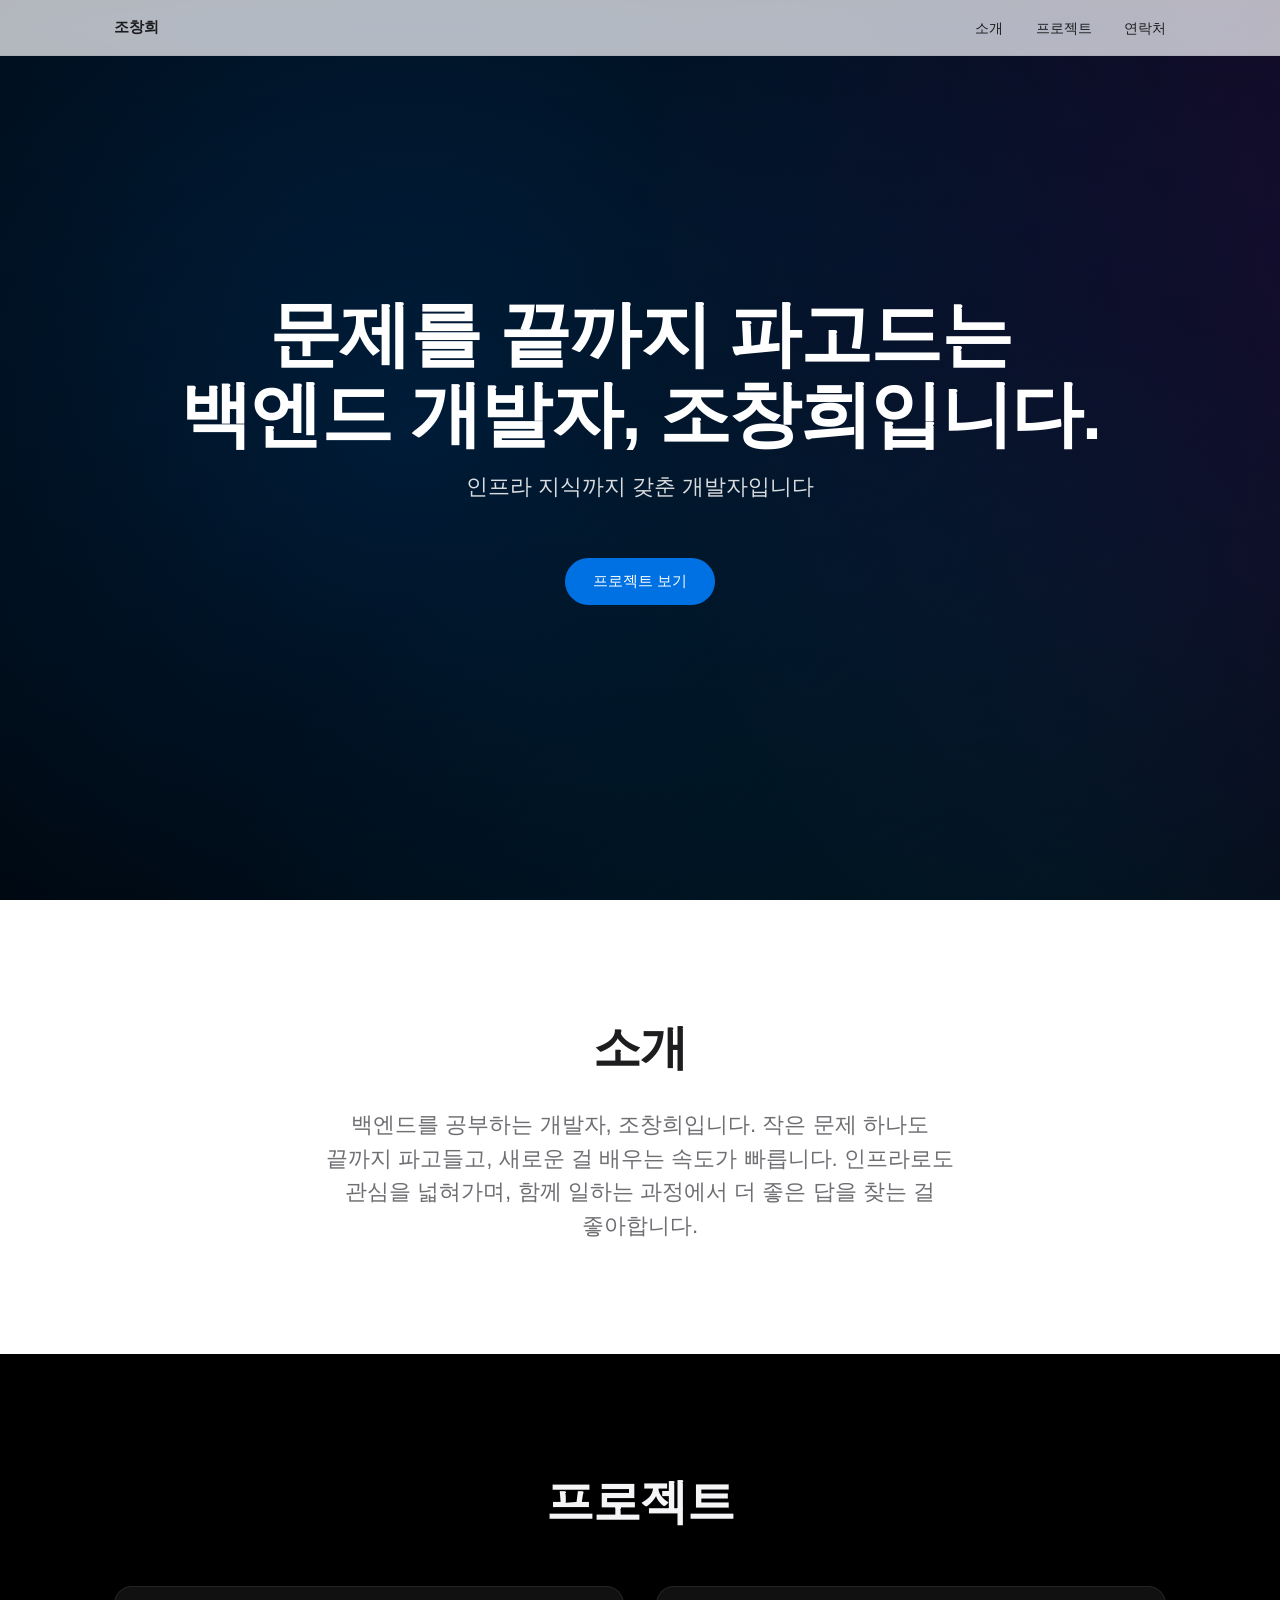
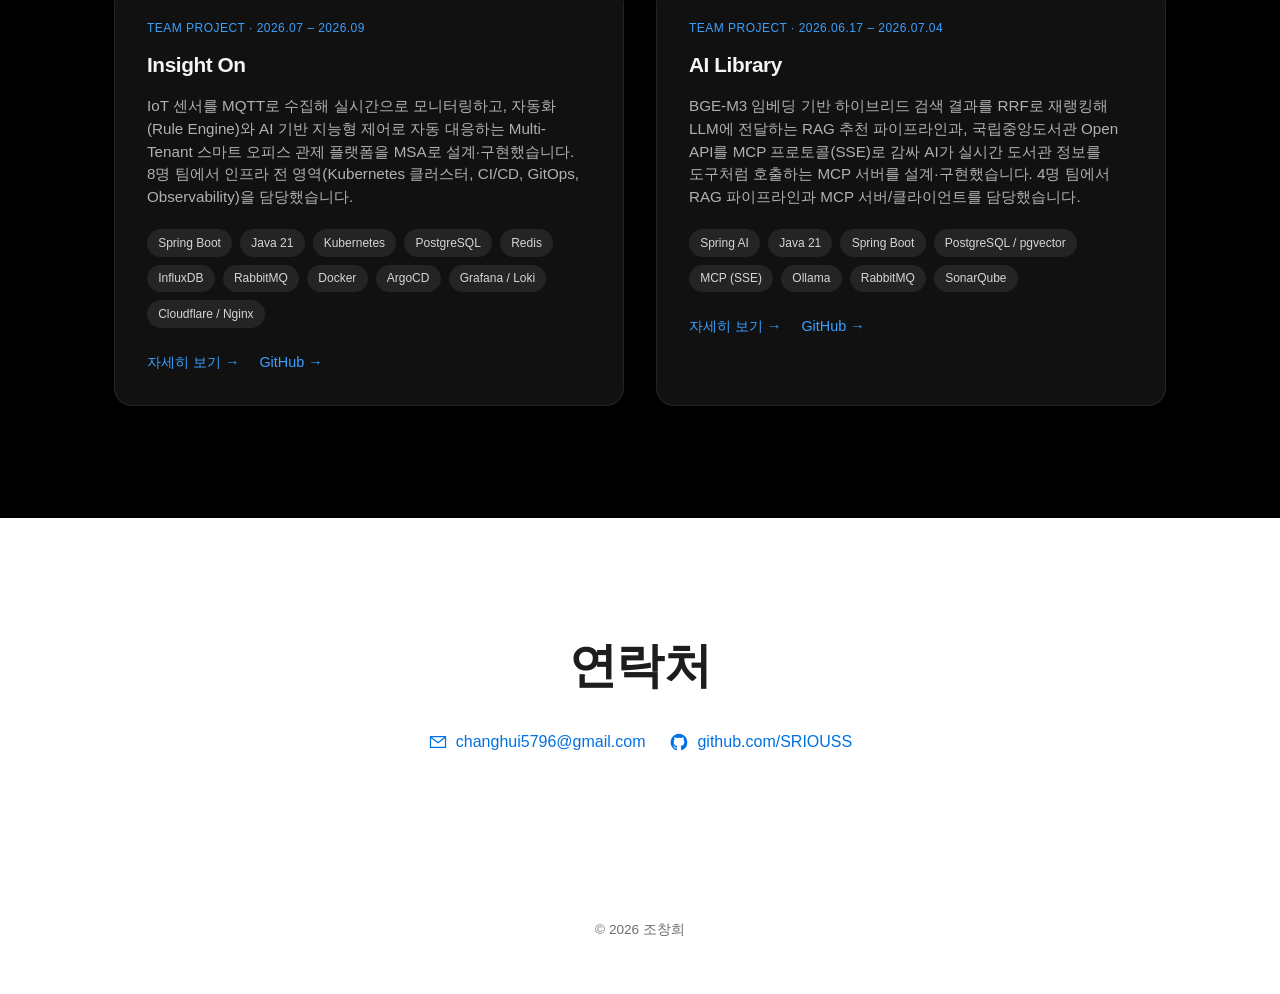
==== index.html @ c53ca008 "feat: portfolio insighton, ai-library" ====
<!DOCTYPE html>
<html lang="ko">
<head>
  <meta charset="UTF-8" />
  <meta name="viewport" content="width=device-width, initial-scale=1.0" />
  <title>조창희 포트폴리오</title>
  <link rel="stylesheet" href="css/style.css" />
</head>
<body>
  <header id="nav">
    <div class="nav-inner">
      <a href="#hero" class="nav-logo">조창희</a>
      <nav>
        <a href="#about">소개</a>
        <a href="#projects">프로젝트</a>
        <a href="#contact">연락처</a>
      </nav>
    </div>
  </header>

  <section id="hero" class="hero">
    <div class="hero-bg"></div>
    <div class="hero-overlay"></div>
    <div class="hero-content reveal">
      <h1>문제를 끝까지 파고드는<br />백엔드 개발자, 조창희입니다.</h1>
      <p class="hero-sub">인프라 지식까지 갖춘 개발자입니다</p>
      <a href="#projects" class="btn">프로젝트 보기</a>
    </div>
  </section>

  <section id="about" class="section">
    <div class="section-inner reveal">
      <h2>소개</h2>
      <p class="lead">백엔드를 공부하는 개발자, 조창희입니다. 작은 문제 하나도 끝까지 파고들고, 새로운 걸 배우는 속도가 빠릅니다. 인프라로도 관심을 넓혀가며, 함께 일하는 과정에서 더 좋은 답을 찾는 걸 좋아합니다.</p>
    </div>
  </section>

  <section id="projects" class="section section-dark">
    <div class="section-inner">
      <h2 class="reveal">프로젝트</h2>
      <div class="project-list">
        <article class="project-card reveal">
          <div class="project-body">
            <span class="project-meta">TEAM PROJECT · 2026.07 – 2026.09</span>
            <h3><a class="project-title-link" href="projects/insight-on.html">Insight On</a></h3>
            <p>IoT 센서를 MQTT로 수집해 실시간으로 모니터링하고, 자동화(Rule Engine)와 AI 기반 지능형 제어로 자동 대응하는 Multi-Tenant 스마트 오피스 관제 플랫폼을 MSA로 설계·구현했습니다. 8명 팀에서 인프라 전 영역(Kubernetes 클러스터, CI/CD, GitOps, Observability)을 담당했습니다.</p>
            <div class="project-stack">
              <span>Spring Boot</span>
              <span>Java 21</span>
              <span>Kubernetes</span>
              <span>PostgreSQL</span>
              <span>Redis</span>
              <span>InfluxDB</span>
              <span>RabbitMQ</span>
              <span>Docker</span>
              <span>ArgoCD</span>
              <span>Grafana / Loki</span>
              <span>Cloudflare / Nginx</span>
            </div>
            <div class="project-link-wrap">
              <a class="project-link" href="projects/insight-on.html">자세히 보기 &rarr;</a>
              <a class="project-link" href="https://github.com/nhnacademy-aiot3-insighton" target="_blank" rel="noopener">GitHub &rarr;</a>
            </div>
          </div>
        </article>

        <article class="project-card reveal">
          <div class="project-body">
            <span class="project-meta">TEAM PROJECT · 2026.06.17 – 2026.07.04</span>
            <h3><a class="project-title-link" href="projects/ai-library.html">AI Library</a></h3>
            <p>BGE-M3 임베딩 기반 하이브리드 검색 결과를 RRF로 재랭킹해 LLM에 전달하는 RAG 추천 파이프라인과, 국립중앙도서관 Open API를 MCP 프로토콜(SSE)로 감싸 AI가 실시간 도서관 정보를 도구처럼 호출하는 MCP 서버를 설계·구현했습니다. 4명 팀에서 RAG 파이프라인과 MCP 서버/클라이언트를 담당했습니다.</p>
            <div class="project-stack">
              <span>Spring AI</span>
              <span>Java 21</span>
              <span>Spring Boot</span>
              <span>PostgreSQL / pgvector</span>
              <span>MCP (SSE)</span>
              <span>Ollama</span>
              <span>RabbitMQ</span>
              <span>SonarQube</span>
            </div>
            <div class="project-link-wrap">
              <a class="project-link" href="projects/ai-library.html">자세히 보기 &rarr;</a>
              <a class="project-link" href="https://github.com/orgs/team1-ai-library" target="_blank" rel="noopener">GitHub &rarr;</a>
            </div>
          </div>
        </article>
      </div>
    </div>
  </section>

  <section id="contact" class="section">
    <div class="section-inner reveal">
      <h2>연락처</h2>
      <div class="contact-links">
        <a href="mailto:changhui5796@gmail.com">
          <svg viewBox="0 0 24 24" fill="none" stroke="currentColor" stroke-width="1.5"><path d="M3 5.5h18v13H3z" stroke-linejoin="round"/><path d="M3 6l9 7 9-7" stroke-linejoin="round"/></svg>
          changhui5796@gmail.com
        </a>
        <a href="https://github.com/SRIOUSS" target="_blank" rel="noopener">
          <svg viewBox="0 0 24 24" fill="currentColor"><path d="M12 2C6.48 2 2 6.58 2 12.25c0 4.54 2.87 8.39 6.84 9.75.5.1.68-.22.68-.49 0-.24-.01-1.04-.01-1.89-2.78.62-3.37-1.21-3.37-1.21-.45-1.18-1.11-1.5-1.11-1.5-.9-.63.07-.62.07-.62 1 .07 1.53 1.05 1.53 1.05.9 1.56 2.36 1.11 2.93.85.09-.67.35-1.11.63-1.37-2.22-.26-4.56-1.14-4.56-5.07 0-1.12.39-2.03 1.03-2.75-.1-.26-.45-1.31.1-2.72 0 0 .84-.27 2.75 1.05a9.3 9.3 0 0 1 5 0c1.9-1.32 2.75-1.05 2.75-1.05.55 1.41.2 2.46.1 2.72.64.72 1.03 1.63 1.03 2.75 0 3.94-2.34 4.8-4.57 5.06.36.32.68.94.68 1.9 0 1.37-.01 2.47-.01 2.81 0 .27.18.6.69.49A10.26 10.26 0 0 0 22 12.25C22 6.58 17.52 2 12 2z"/></svg>
          github.com/SRIOUSS
        </a>
      </div>
    </div>
  </section>

  <footer>
    <p>&copy; 2026 조창희</p>
  </footer>

  <script src="js/main.js"></script>
</body>
</html>
---- css/style.css ----
:root {
  --color-bg: #ffffff;
  --color-bg-dark: #000000;
  --color-text: #1d1d1f;
  --color-text-dark: #f5f5f7;
  --color-muted: #6e6e73;
  --color-accent: #0071e3;
  --color-flow-orange: #ff9f0a;
  --color-flow-teal: #34c7b5;
  --color-flow-purple: #bf5af2;
  --max-width: 1100px;
  --nav-height: 56px;
}

* {
  box-sizing: border-box;
}

html {
  scroll-behavior: smooth;
}

body {
  margin: 0;
  font-family: -apple-system, BlinkMacSystemFont, "SF Pro Text", "Helvetica Neue", "Segoe UI", sans-serif;
  color: var(--color-text);
  background: var(--color-bg);
  line-height: 1.5;
  -webkit-font-smoothing: antialiased;
  word-break: keep-all;
}

h1, h2, h3 {
  font-weight: 600;
  letter-spacing: -0.02em;
  margin: 0;
}

/* Nav */
#nav {
  position: fixed;
  top: 0;
  left: 0;
  right: 0;
  height: var(--nav-height);
  z-index: 100;
  background: rgba(255, 255, 255, 0.7);
  backdrop-filter: saturate(180%) blur(20px);
  -webkit-backdrop-filter: saturate(180%) blur(20px);
  border-bottom: 1px solid rgba(0, 0, 0, 0.06);
}

.nav-inner {
  max-width: var(--max-width);
  height: 100%;
  margin: 0 auto;
  padding: 0 1.5rem;
  display: flex;
  align-items: center;
  justify-content: space-between;
}

.nav-logo {
  font-weight: 600;
  color: var(--color-text);
  text-decoration: none;
  font-size: 0.95rem;
}

nav a {
  margin-left: 1.75rem;
  color: var(--color-text);
  text-decoration: none;
  font-size: 0.85rem;
}

nav a:hover {
  color: var(--color-muted);
}

/* Hero */
.hero {
  position: relative;
  height: 100vh;
  min-height: 560px;
  display: flex;
  align-items: center;
  justify-content: center;
  overflow: hidden;
  background: #000;
}

.hero-bg {
  position: absolute;
  inset: 0;
  background:
    radial-gradient(circle at 20% 30%, rgba(0, 113, 227, 0.35), transparent 55%),
    radial-gradient(circle at 80% 20%, rgba(126, 58, 242, 0.3), transparent 50%),
    radial-gradient(circle at 50% 80%, rgba(0, 200, 255, 0.2), transparent 55%),
    #000;
  background-size: 160% 160%;
  animation: heroDrift 20s ease-in-out infinite alternate;
}

@keyframes heroDrift {
  0% {
    background-position: 0% 0%;
  }
  100% {
    background-position: 100% 100%;
  }
}

@media (prefers-reduced-motion: reduce) {
  .hero-bg {
    animation: none;
  }
}

.hero-overlay {
  position: absolute;
  inset: 0;
  background: linear-gradient(180deg, rgba(0,0,0,0.15) 0%, rgba(0,0,0,0.45) 100%);
}

.hero-content {
  position: relative;
  text-align: center;
  color: #fff;
  padding: 0 1.5rem;
}

.hero-content h1 {
  font-size: clamp(2.25rem, 6vw, 4.5rem);
  line-height: 1.1;
}

.hero-sub {
  margin-top: 1rem;
  font-size: clamp(1rem, 2vw, 1.4rem);
  color: rgba(255, 255, 255, 0.85);
}

.btn {
  display: inline-block;
  margin-top: 2rem;
  padding: 0.75rem 1.75rem;
  border-radius: 999px;
  background: var(--color-accent);
  color: #fff;
  text-decoration: none;
  font-size: 0.95rem;
  transition: transform 0.2s ease, background 0.2s ease;
}

.btn:hover {
  background: #0077ed;
  transform: translateY(-1px);
}

/* Sections */
.section {
  padding: 7rem 0;
}

.section-dark {
  background: #000;
  color: var(--color-text-dark);
}

.section-inner {
  max-width: var(--max-width);
  margin: 0 auto;
  padding: 0 1.5rem;
  text-align: center;
}

.section h2 {
  font-size: clamp(1.75rem, 4vw, 3rem);
  margin-bottom: 1.5rem;
}

.lead {
  font-size: clamp(1.1rem, 2vw, 1.4rem);
  color: var(--color-muted);
  max-width: 640px;
  margin: 0 auto;
}

.section-dark .lead {
  color: rgba(245, 245, 247, 0.75);
}

.contact-links {
  margin-top: 1.75rem;
  display: flex;
  gap: 1.5rem;
  justify-content: center;
  flex-wrap: wrap;
}

.contact-links a {
  display: inline-flex;
  align-items: center;
  gap: 0.5rem;
  color: var(--color-accent);
  text-decoration: none;
  font-size: 1rem;
}

.contact-links svg {
  width: 20px;
  height: 20px;
}

.contact-links a:hover {
  text-decoration: underline;
}

/* Projects */
.project-list {
  display: grid;
  grid-template-columns: repeat(auto-fit, minmax(320px, 1fr));
  gap: 2rem;
  margin-top: 3rem;
  text-align: left;
}

.project-card {
  background: #111;
  border-radius: 18px;
  border: 1px solid rgba(255, 255, 255, 0.08);
  /* The site's base accent blue reads well on white, but is too muted
     against this near-black card — brighten it just here so the meta
     label and links stand out the way they do everywhere else. */
  --color-accent: #3aa0ff;
}

.project-body {
  padding: 2rem;
}

.project-meta {
  display: block;
  font-size: 0.75rem;
  letter-spacing: 0.04em;
  color: var(--color-accent);
  margin-bottom: 0.75rem;
}

.project-body h3 {
  font-size: 1.3rem;
  margin-bottom: 0.9rem;
}

.project-title-link {
  color: inherit;
  text-decoration: none;
}

.project-title-link:hover {
  color: var(--color-accent);
}

.project-body p {
  color: rgba(245, 245, 247, 0.7);
  font-size: 0.95rem;
  margin: 0 0 1.25rem;
}

.project-stack {
  display: flex;
  flex-wrap: wrap;
  gap: 0.5rem;
  margin-bottom: 1.5rem;
}

.project-stack span {
  font-size: 0.75rem;
  padding: 0.3rem 0.7rem;
  border-radius: 999px;
  background: rgba(255, 255, 255, 0.08);
  color: rgba(245, 245, 247, 0.85);
}

.project-link {
  color: var(--color-accent);
  text-decoration: none;
  font-size: 0.9rem;
}

.project-link:hover {
  text-decoration: underline;
}

/* Footer */
footer {
  text-align: center;
  padding: 2.5rem 1rem;
  color: var(--color-muted);
  font-size: 0.85rem;
}

/* Scroll reveal */
.reveal {
  opacity: 0;
  transform: translateY(24px);
  transition: opacity 0.8s ease, transform 0.8s ease;
}

.reveal.visible {
  opacity: 1;
  transform: translateY(0);
}

/* Responsive */
@media (max-width: 600px) {
  nav a {
    margin-left: 1rem;
    font-size: 0.8rem;
  }

  .section {
    padding: 4.5rem 0;
  }
}

/* Project detail pages */
.project-link-wrap {
  display: flex;
  gap: 1.25rem;
  align-items: center;
}

.detail-hero {
  padding: calc(var(--nav-height) + 4rem) 0 3.5rem;
  background: #000;
  color: var(--color-text-dark);
}

.detail-hero .section-inner {
  text-align: left;
}

.back-link {
  display: inline-block;
  color: rgba(245, 245, 247, 0.6);
  text-decoration: none;
  font-size: 0.85rem;
  margin-bottom: 1.5rem;
}

.back-link:hover {
  color: #fff;
}

.detail-meta {
  display: block;
  font-size: 0.8rem;
  letter-spacing: 0.04em;
  color: var(--color-accent);
  margin-bottom: 0.75rem;
}

.detail-hero h1 {
  font-size: clamp(2rem, 5vw, 3.25rem);
  margin-bottom: 1.25rem;
}

.detail-hero .lead {
  margin: 0 0 1.75rem;
  max-width: 720px;
  color: rgba(245, 245, 247, 0.8);
}

.detail-hero .project-stack {
  margin-bottom: 0;
}

.section-heading {
  font-size: clamp(1.4rem, 3vw, 2rem);
  margin-bottom: 2.5rem;
  text-align: left;
}

.feature-list {
  display: grid;
  gap: 1.5rem;
  text-align: left;
}

.feature-item {
  display: grid;
  grid-template-columns: auto 1fr;
  gap: 1.25rem;
  align-items: start;
  padding: 1.5rem 0;
  border-top: 1px solid rgba(0, 0, 0, 0.08);
}

.feature-item:first-child {
  border-top: none;
}

.feature-num {
  font-size: 0.85rem;
  color: var(--color-accent);
  font-weight: 600;
  padding-top: 0.15rem;
}

.feature-item h3 {
  font-size: 1.1rem;
  margin-bottom: 0.4rem;
}

.feature-item p {
  color: var(--color-muted);
  font-size: 0.95rem;
  margin: 0;
}

/* Small hand-drawn flow diagram under a feature item, showing where the
   item's own work picks up in the pipeline. Same blue/gray convention as
   the architecture diagrams: blue = this person's part, gray = a teammate's
   or an external system's. */
.mini-flow {
  margin-top: 1rem;
  overflow-x: auto;
  -webkit-overflow-scrolling: touch;
}

.mini-flow svg {
  display: block;
  width: 100%;
  min-width: 480px;
  height: auto;
}

/* A tall, single-column flow (steps stacked top-to-bottom) reads better
   shrunk to fit than horizontally scrolled — override the wide-diagram
   defaults above. */
.mini-flow-vertical {
  width: 100%;
  max-width: 480px;
  margin-left: auto;
  margin-right: auto;
}

.mini-flow-vertical svg {
  min-width: 0;
}

/* "동작 방식" (ai-library.html): 챗봇 대화 흐름 / RAG 추천 파이프라인 each get
   their own card so they read as two distinct, self-contained blocks
   inside the darker 아키텍처 section — same card language as .issue-card
   elsewhere on the site. */
.flow-card {
  background: #111;
  border: 1px solid rgba(255, 255, 255, 0.08);
  border-radius: 18px;
  padding: 2rem 2rem 2.5rem;
  margin-bottom: 2.5rem;
}

.flow-card:last-child {
  margin-bottom: 0;
}

/* Two independent .flow-sticky-wrap blocks, each pairing its own pinned
   diagram with its own feature items — main.js toggles .stage-active to
   match whichever item is currently in view, scoped per wrap so the two
   groups never cross-highlight each other. The diagram itself never
   hides parts of itself (that read as a rendering bug rather than a
   design once tried); instead it's the feature-item text/screenshots on
   the right that fade in and back out one at a time. Single column on
   narrow viewports, since a sticky column only makes sense once there's
   room beside the text. */
.flow-sticky-wrap {
  display: block;
}

.flow-diagram-col {
  margin-bottom: 2.5rem;
}

@media (min-width: 860px) {
  .flow-sticky-wrap {
    display: grid;
    grid-template-columns: minmax(280px, 480px) 1fr;
    gap: 2.5rem;
    /* stretch (the default) instead of start: the diagram column's height
       then always matches the items column's real height, so centering it
       (below) lands the diagram in the middle of however tall 01~0N
       actually is — not the middle of a fixed 100vh viewport, which looked
       off whenever the item list was shorter than one screen. */
    align-items: stretch;
  }

  /* `top: 50vh; transform: translateY(-50%)` (tried first) shifts the
     element visually the instant it's rendered, not only once it's
     actually stuck — so before the section had scrolled anywhere near
     center, the diagram was already rendered ~350px higher than its real
     document position, overlapping content above it. A sticky element
     with a plain `top: 0` can't do that: it can only ever sit somewhere
     between its container's top and bottom, so centering has to happen
     *inside* it (via flexbox) rather than by moving the sticky box
     itself. No min-height here — align-items: stretch above already
     sizes this column to match the items column. */
  .flow-diagram-col {
    position: sticky;
    top: 0;
    display: flex;
    align-items: center;
    margin-bottom: 0;
  }
}

/* Named .step-node/.step-arrow (not .flow-node/.flow-path) to avoid
   colliding with insight-on.html's own packet-flow diagram classes of
   similar names, which this stylesheet also defines further below. Always
   visible. Every box starts neutral gray regardless of its own fill/stroke
   attributes (overriding those inline values) — only the node(s) matching
   the currently-read item turn orange, so color itself carries the "you
   are here" signal instead of a glow on top of colors that already meant
   something else (own work vs. teammate's). */
.step-node,
.step-arrow {
  transition: fill 0.35s ease, stroke 0.35s ease, stroke-width 0.35s ease;
}

.step-node rect {
  fill: #1c1c1e !important;
  stroke: #3a3a3c !important;
}

.step-node.stage-active rect {
  fill: rgba(255, 159, 10, 0.18) !important;
  stroke: #ff9f0a !important;
  stroke-width: 2.5;
}

.step-arrow.stage-active {
  stroke: #ff9f0a;
  stroke-width: 2.4;
}

/* .step-arrow labels (e.g. "히트"/"미스") are <text>, not <line> — text is
   drawn via fill, not stroke, so the rule above put a 2.4px orange outline
   around 13px glyphs instead of just coloring them, which read as a
   blurry smear rather than legible orange text. */
text.step-arrow.stage-active {
  fill: #ff9f0a;
  stroke: none;
}

/* The text/screenshot side: dimmed by default, full brightness only for
   whichever item matches its diagram's current highlight — spotlighting
   one step at a time instead of a flat scrolling list. Dimmed rather than
   fully hidden, since these sit in normal document flow (unlike the fixed
   SVG canvas above): hiding one outright would leave a blank gap the
   height of its own card while scrolling past it. Kept fairly bright
   (0.45, not near-invisible) — dimming further made the inactive items
   hard to read while scrolling past them, since low-opacity text against
   the dark background loses contrast fast. */
.flow-items-col .feature-item {
  opacity: 0.45;
  transition: opacity 0.25s ease;
}

.flow-items-col .feature-item.stage-active {
  opacity: 1;
}

/* .proof-thumb/.lightbox (below) were designed for the dark troubleshooting
   cards on insight-on.html — override just the colors here so the same
   click-to-zoom thumbnail reads correctly on .role-col (협업 및 역할), a
   light-background section. Feature-items with a .proof-thumb only ever
   appear in a .section-dark context (핵심 기능, folded into 아키텍처), so
   they use the unmodified (dark-themed) .proof-thumb defaults. */
.role-col .proof-thumb {
  max-width: 340px;
  margin-top: 1rem;
}

.role-col .proof-thumb img {
  border-color: #d2d2d7;
}

.role-col .proof-thumb:hover img {
  border-color: #0071e3;
}

.role-col .proof-thumb figcaption {
  color: #6e6e73;
}

.feature-item .proof-thumb {
  max-width: 340px;
  margin-top: 1rem;
}

/* Wraps multiple .proof-thumb figures side by side instead of stacking —
   used where a feature-item has more than one proof screenshot (e.g. an
   input stage and an output stage of the same pipeline). */
.proof-row {
  display: flex;
  flex-wrap: wrap;
  gap: 1rem;
  margin-top: 1rem;
}

.proof-row .proof-thumb {
  flex: 1 1 260px;
  margin-top: 0;
}

/* A .feature-list reused inside a dark section (핵심 기능, folded into the
   아키텍처 section below) needs the light-section defaults above overridden
   back to this site's usual dark-on-black palette. */
.section-dark .feature-item {
  border-top-color: rgba(255, 255, 255, 0.08);
}

.section-dark .feature-item .feature-num {
  color: #ff9f0a;
}

.section-dark .feature-item p {
  color: rgba(245, 245, 247, 0.7);
}

.diagram-wrap {
  margin: 0 auto 4rem;
  padding: 0 1.5rem;
  overflow-x: auto;
  -webkit-overflow-scrolling: touch;
}

.diagram {
  display: block;
  width: 100%;
  min-width: 640px;
  height: auto;
}

/* No min-width here: inside .arch-scene, JS (applyZoomWidth) sizes this
   every frame to fit one viewport's height exactly, and a CSS floor would
   silently override that and reintroduce internal scrolling on short
   viewports. The plain (non-scrolly) .diagram-wrap in ai-library.html keeps
   its own natural sizing untouched. */
.arch-scene .diagram {
  min-width: 0;
}

/* Inside the scroll-jacked architecture scenes, JS drives the diagram's exact
   render width every frame to keep it within one viewport's height (no
   internal scrolling) — the default 4rem bottom margin only makes sense for
   normal in-page flow and otherwise eats into that height budget. */
.arch-scene .diagram-wrap {
  margin-bottom: 1rem;
}

/* Vertical timeline write-up for troubleshooting issues (insight-on.html) —
   same card/typography language as the rest of the site (.project-card,
   .lead), just laid out as one flowing problem->fix->result story per issue
   instead of three equal-width columns. */
.issue-card {
  text-align: left;
  background: #111;
  border: 1px solid rgba(255, 255, 255, 0.08);
  border-radius: 18px;
  padding: 2.25rem 2.5rem;
  margin-bottom: 2.5rem;
}

.issue-card:last-child {
  margin-bottom: 0;
}

.issue-card h3 {
  font-size: 1.35rem;
  margin: 0 0 2rem;
  color: var(--color-text-dark);
}

.issue-step {
  position: relative;
  padding-left: 2.1rem;
  padding-bottom: 2.25rem;
}

.issue-step:last-child {
  padding-bottom: 0;
}

.issue-step::before {
  content: "";
  position: absolute;
  left: 5px;
  top: 19px;
  bottom: 0;
  width: 2px;
  background: rgba(255, 255, 255, 0.1);
}

.issue-step:last-child::before {
  display: none;
}

.issue-step::after {
  content: "";
  position: absolute;
  left: 0;
  top: 5px;
  width: 12px;
  height: 12px;
  border-radius: 50%;
  background: var(--step-color, var(--color-accent));
}

.issue-step-problem {
  --step-color: #ff453a;
}

.issue-step-fix {
  --step-color: #0071e3;
}

.issue-step-result {
  --step-color: #32d74b;
}

.issue-label {
  display: block;
  font-size: 0.75rem;
  font-weight: 700;
  letter-spacing: 0.07em;
  color: var(--step-color, var(--color-accent));
  margin-bottom: 0.6rem;
}

.issue-step h4 {
  font-size: 1.15rem;
  margin: 0 0 0.6rem;
  color: var(--color-text-dark);
}

.issue-step p {
  margin: 0;
  font-size: 1rem;
  line-height: 1.7;
  color: rgba(245, 245, 247, 0.75);
}

.issue-step p + p {
  margin-top: 0.9rem;
}

.issue-step p.issue-lead {
  font-weight: 600;
  font-size: 1.05rem;
  color: var(--color-text-dark);
}

.issue-step code {
  font-family: "SF Mono", Menlo, Consolas, "Liberation Mono", monospace;
  font-size: 0.88em;
  background: rgba(255, 255, 255, 0.08);
  padding: 0.1em 0.4em;
  border-radius: 4px;
  color: #f5f5f7;
  overflow-wrap: break-word;
}

/* Proof screenshots: a simple static grid — click any image to open it
   full-size in the lightbox below. */
.issue-proof {
  display: grid;
  grid-template-columns: repeat(auto-fit, minmax(280px, 1fr));
  gap: 1.5rem;
  margin-top: 2.25rem;
  padding-top: 2.25rem;
  border-top: 1px solid rgba(255, 255, 255, 0.08);
}

.proof-thumb {
  margin: 0;
  cursor: zoom-in;
}

.proof-thumb img {
  display: block;
  width: 100%;
  aspect-ratio: 3 / 2;
  object-fit: cover;
  border-radius: 10px;
  border: 1px solid rgba(255, 255, 255, 0.1);
  transition: border-color 0.2s ease;
}

/* .issue-step proof shots (트러블슈팅) are log/terminal captures — very wide,
   short strips (6-8:1), nothing like the 3:2 UI screenshots the default
   above is tuned for. Forcing them into 3:2 with object-fit: cover cropped
   out most of each log line. Letting height track the image's own ratio
   instead shows the whole thing, uncropped. */
.issue-step .proof-thumb {
  max-width: 640px;
  margin-top: 1.5rem;
}

.issue-step .proof-thumb img {
  aspect-ratio: auto;
  object-fit: contain;
}

.proof-thumb:hover img {
  border-color: rgba(255, 255, 255, 0.3);
}

.proof-thumb figcaption {
  margin-top: 0.65rem;
  font-size: 0.85rem;
  line-height: 1.5;
  color: rgba(245, 245, 247, 0.5);
}

/* Shared lightbox overlay, reused by any .proof-thumb on the page. */
.lightbox {
  position: fixed;
  inset: 0;
  z-index: 1000;
  display: flex;
  align-items: center;
  justify-content: center;
  padding: 4vh 4vw;
  background: rgba(0, 0, 0, 0.88);
  cursor: zoom-out;
  opacity: 0;
  transition: opacity 0.35s ease;
}

.lightbox[hidden] {
  display: none;
}

.lightbox.open {
  opacity: 1;
}

/* Transform is computed and applied per click by main.js (a FLIP animation
   from the clicked thumbnail's exact screen position/size), not a fixed
   CSS state — this only supplies the transition so that JS-driven change
   actually animates instead of snapping. */
.lightbox-img {
  max-width: 100%;
  max-height: 100%;
  border-radius: 8px;
  box-shadow: 0 20px 60px rgba(0, 0, 0, 0.5);
  cursor: default;
  transition: transform 0.35s cubic-bezier(0.22, 1, 0.36, 1);
}

.role-grid {
  display: grid;
  grid-template-columns: repeat(auto-fit, minmax(220px, 1fr));
  gap: 1.75rem;
  text-align: left;
}

.role-col {
  padding: 1.5rem;
  border: 1px solid #eee;
  border-radius: 12px;
}

.role-col .trouble-label {
  display: block;
  font-size: 0.75rem;
  letter-spacing: 0.06em;
  color: var(--color-muted);
  margin-bottom: 0.6rem;
}

.role-col h4 {
  font-size: 1rem;
  margin: 0 0 0.6rem;
}

.role-col p {
  font-size: 0.9rem;
  color: var(--color-muted);
  margin: 0;
}

.detail-footer-nav {
  text-align: center;
  padding: 4rem 0;
}

.detail-footer-nav a {
  color: var(--color-accent);
  text-decoration: none;
  font-size: 0.95rem;
}

/* Scroll-driven zoom sections (architecture diagrams) */
.zoom-scrolly {
  position: relative;
}

.zoom-sticky {
  position: sticky;
  top: 0;
  height: 100vh;
  overflow: visible;
}

/* Reassures a first-time visitor that the pinned section isn't the end of
   the page — visible only for the first sliver of scroll progress through
   it, then fades out via main.js and stays gone (JS also removes it from
   layout so it can't block clicks once hidden). */
.scroll-hint {
  position: absolute;
  left: 50%;
  bottom: 2.5rem;
  transform: translateX(-50%);
  z-index: 5;
  display: flex;
  flex-direction: column;
  align-items: center;
  gap: 0.4rem;
  color: rgba(255, 255, 255, 0.85);
  font-size: 0.85rem;
  font-weight: 500;
  letter-spacing: 0.02em;
  text-shadow: 0 1px 8px rgba(0, 0, 0, 0.7);
  pointer-events: none;
  opacity: 0;
}

.scroll-hint svg {
  width: 18px;
  height: 18px;
  animation: scroll-hint-bounce 1.6s ease-in-out infinite;
}

@keyframes scroll-hint-bounce {
  0%,
  100% {
    transform: translateY(0);
  }
  50% {
    transform: translateY(6px);
  }
}

/* Three architecture "scenes" stacked in the same spot; only one
   is visible at a time, cross-fading as scroll progress moves between them. */
.arch-scene {
  position: absolute;
  inset: 0;
  display: flex;
  align-items: center;
  justify-content: center;
  opacity: 0;
  pointer-events: none;
  transition: opacity 0.5s ease;
  transform-origin: center center;
  will-change: transform, opacity;
}

.arch-scene.active {
  opacity: 1;
  pointer-events: auto;
}

.arch-scene-inner {
  width: 100%;
  max-height: 100vh;
  overflow-y: auto;
  padding: calc(var(--nav-height) + 1.5rem) 0 1.5rem;
}

/* Interactive flow walkthrough */
.flow-tabs {
  display: flex;
  gap: 0.5rem;
  margin-bottom: 1.5rem;
  flex-wrap: wrap;
}

.flow-tab {
  font-family: inherit;
  font-size: 0.85rem;
  padding: 0.55rem 1.1rem;
  border-radius: 999px;
  border: 1px solid #3a3a3c;
  background: transparent;
  color: rgba(245, 245, 247, 0.7);
  cursor: pointer;
  transition: all 0.2s ease;
}

.flow-tab:hover {
  border-color: rgba(245, 245, 247, 0.5);
  color: #f5f5f7;
}

.flow-tab.active {
  background: #f5f5f7;
  border-color: #f5f5f7;
  color: #000;
  font-weight: 600;
}

.flow-controls {
  display: flex;
  align-items: center;
  gap: 1rem;
  flex-wrap: wrap;
  margin-bottom: 1.5rem;
  min-height: 44px;
}

.flow-nav-btn {
  width: 36px;
  height: 36px;
  border-radius: 50%;
  border: 1px solid #3a3a3c;
  background: transparent;
  color: #f5f5f7;
  font-size: 1rem;
  cursor: pointer;
  flex-shrink: 0;
  transition: border-color 0.2s ease, background 0.2s ease;
}

.flow-nav-btn:hover {
  border-color: var(--color-flow-orange);
  background: rgba(255, 159, 10, 0.1);
}

.flow-nav-btn:disabled {
  opacity: 0.3;
  cursor: default;
}

.flow-nav-btn:disabled:hover {
  border-color: #3a3a3c;
  background: transparent;
}

.flow-step-text {
  flex: 1;
  min-width: 200px;
}

.flow-step-badge {
  display: inline-block;
  font-size: 0.75rem;
  font-weight: 700;
  color: var(--color-flow-orange);
  letter-spacing: 0.04em;
  margin-right: 0.6rem;
}

.flow-step-desc {
  font-size: 0.95rem;
  color: rgba(245, 245, 247, 0.9);
}

.flow-dots {
  display: flex;
  gap: 0.4rem;
  flex-shrink: 0;
}

.flow-dot {
  width: 9px;
  height: 9px;
  border-radius: 50%;
  border: none;
  background: #3a3a3c;
  cursor: pointer;
  padding: 0;
  transition: background 0.2s ease, transform 0.2s ease;
}

.flow-dot:hover {
  background: rgba(255, 159, 10, 0.6);
}

.flow-dot.active {
  background: var(--color-flow-orange);
  transform: scale(1.25);
}

/* SVG flow diagram states */
.flow-node rect {
  fill: #1c1c1e;
  stroke: #3a3a3c;
  stroke-width: 1.5;
  transition: stroke 0.25s ease, fill 0.25s ease, stroke-width 0.25s ease;
}

.flow-node text {
  transition: fill 0.25s ease;
}

.flow-node .fn-title {
  fill: #f5f5f7;
  font-size: 12.5px;
  font-weight: 600;
}

.flow-node .fn-sub {
  fill: rgba(245, 245, 247, 0.55);
  font-size: 9.5px;
}

.flow-node.lit rect {
  stroke: var(--color-flow-orange);
  stroke-width: 2;
  fill: rgba(255, 159, 10, 0.12);
}

.flow-node.current rect {
  stroke-width: 3;
}

.flow-node.blue-lit rect {
  stroke: var(--color-flow-purple);
  stroke-width: 2;
  fill: rgba(191, 90, 242, 0.14);
}

.flow-path {
  stroke: #6c6c70;
  stroke-width: 1.8;
  fill: none;
  opacity: 0.55;
  transition: stroke 0.25s ease, stroke-width 0.25s ease, opacity 0.25s ease;
}

.flow-path.orange.lit {
  stroke: var(--color-flow-orange);
  opacity: 0.7;
  stroke-width: 2;
}

.flow-path.orange.current {
  stroke: var(--color-flow-orange);
  stroke-width: 3.2;
  opacity: 1;
  filter: drop-shadow(0 0 3px rgba(255, 159, 10, 0.6));
}

.flow-path.blue.lit {
  stroke: var(--color-flow-purple);
  opacity: 0.7;
  stroke-width: 2;
}

.flow-path.blue.current {
  stroke: var(--color-flow-purple);
  stroke-width: 3.2;
  opacity: 1;
  filter: drop-shadow(0 0 3px rgba(191, 90, 242, 0.6));
}

.flow-path.teal {
  stroke: var(--color-flow-teal);
  stroke-dasharray: 5 4;
  stroke-width: 2;
  opacity: 0.95;
}

.flow-label {
  font-size: 9.5px;
  fill: rgba(245, 245, 247, 0.65);
  transition: fill 0.25s ease, opacity 0.25s ease;
}

.flow-label.blue,
.flow-label.orange {
  opacity: 0;
}

svg[data-mode="packet"] .flow-path.blue {
  opacity: 0.08;
}

svg[data-mode="packet"] .flow-label.blue {
  opacity: 0;
}

svg[data-mode="packet"] .flow-label.orange {
  opacity: 1;
}

svg[data-mode="request"] .flow-path.orange {
  opacity: 0.08;
}

svg[data-mode="request"] .flow-label.orange {
  opacity: 0;
}

svg[data-mode="request"] .flow-label.blue {
  opacity: 1;
}

svg[data-mode="request"] .flow-node.blue-lit rect {
  stroke: var(--color-flow-purple);
}
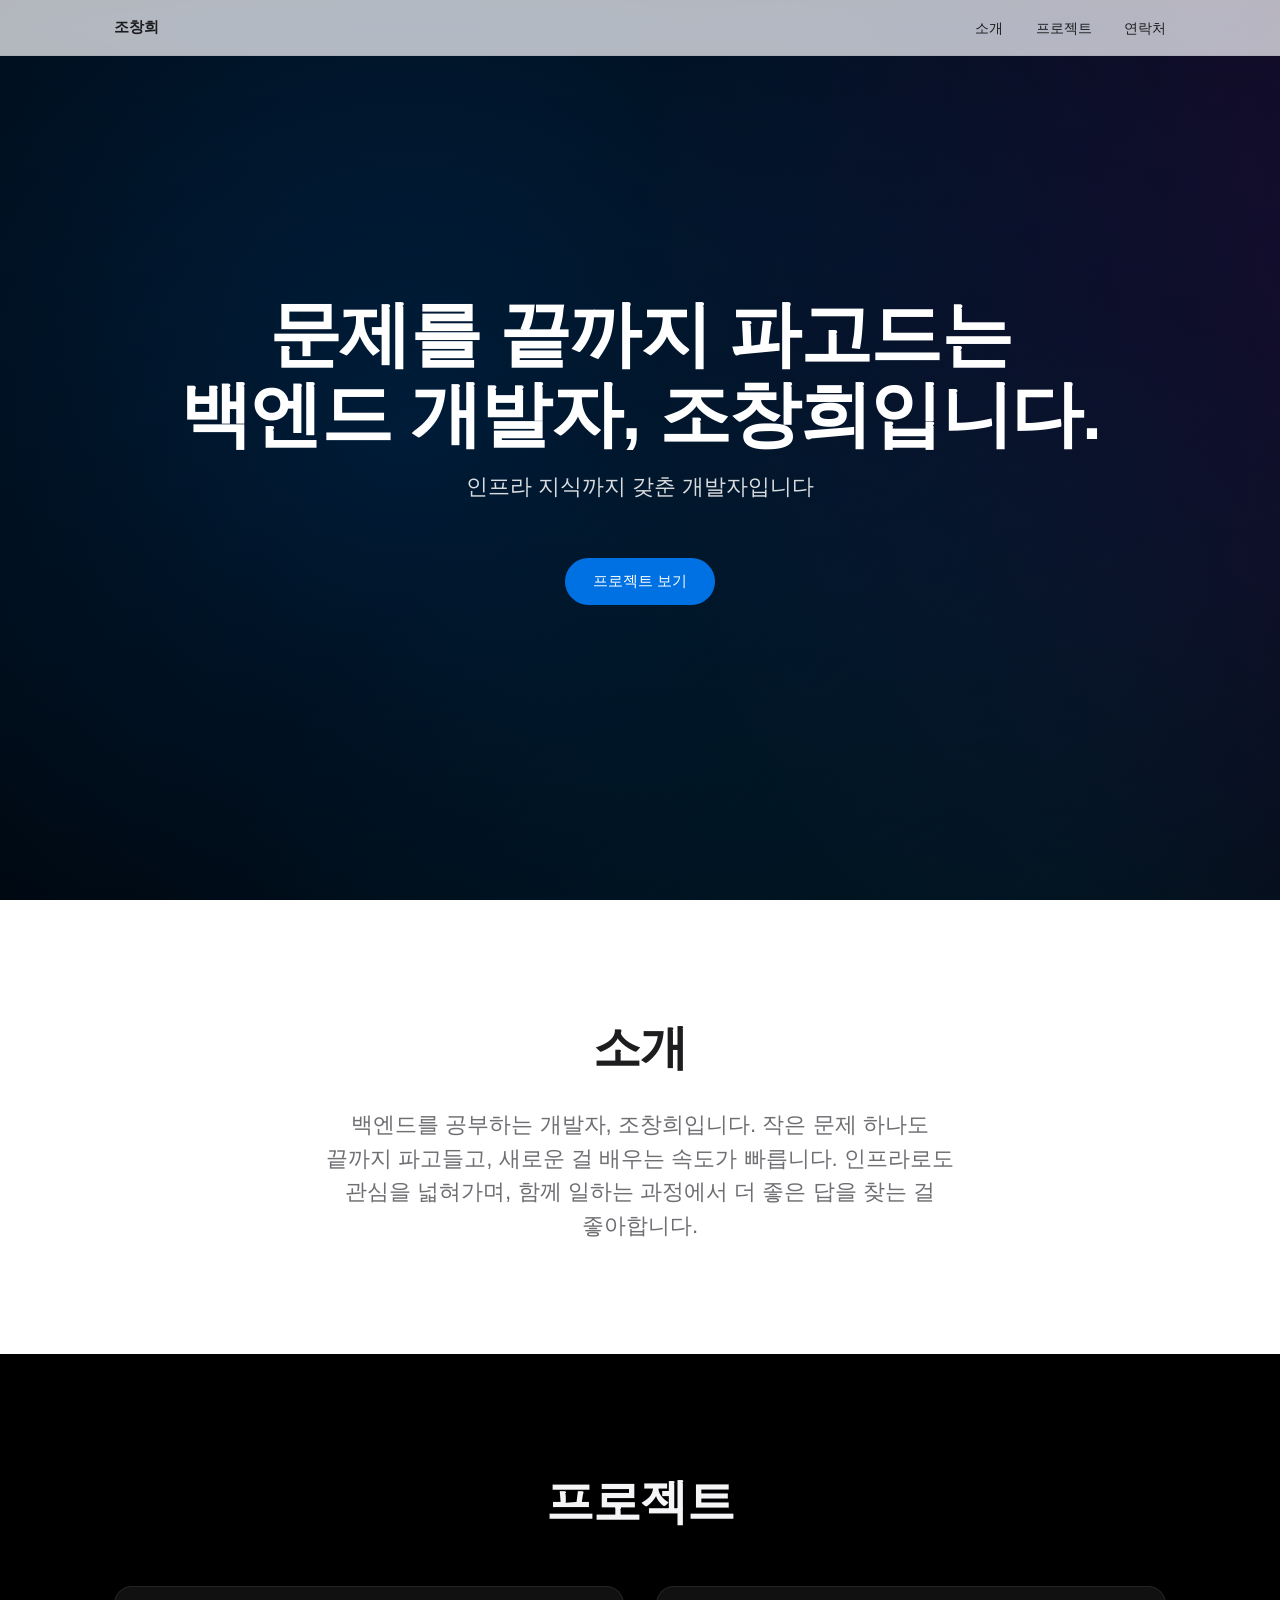
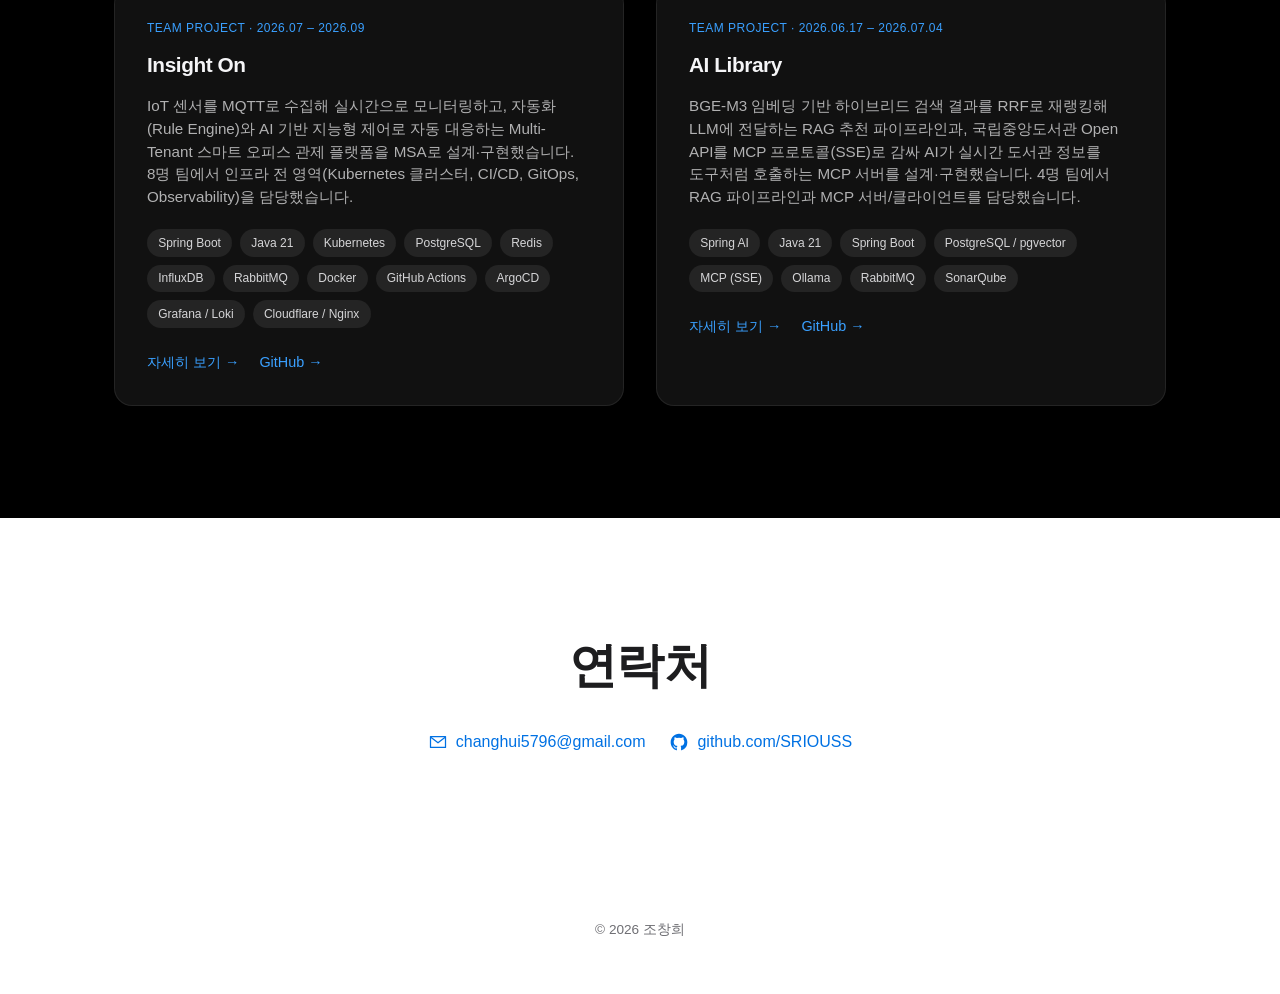
==== commit 5b367267: "feat: teck stack add" ====
--- a/index.html
+++ b/index.html
@@ -53,6 +53,7 @@
               <span>InfluxDB</span>
               <span>RabbitMQ</span>
               <span>Docker</span>
+              <span>GitHub Actions</span>
               <span>ArgoCD</span>
               <span>Grafana / Loki</span>
               <span>Cloudflare / Nginx</span>
--- a/css/style.css
+++ b/css/style.css
@@ -885,6 +885,10 @@
 .role-col h4 {
   font-size: 1rem;
   margin: 0 0 0.6rem;
+}
+
+.role-col p + h4 {
+  margin-top: 1.4rem;
 }
 
 .role-col p {
